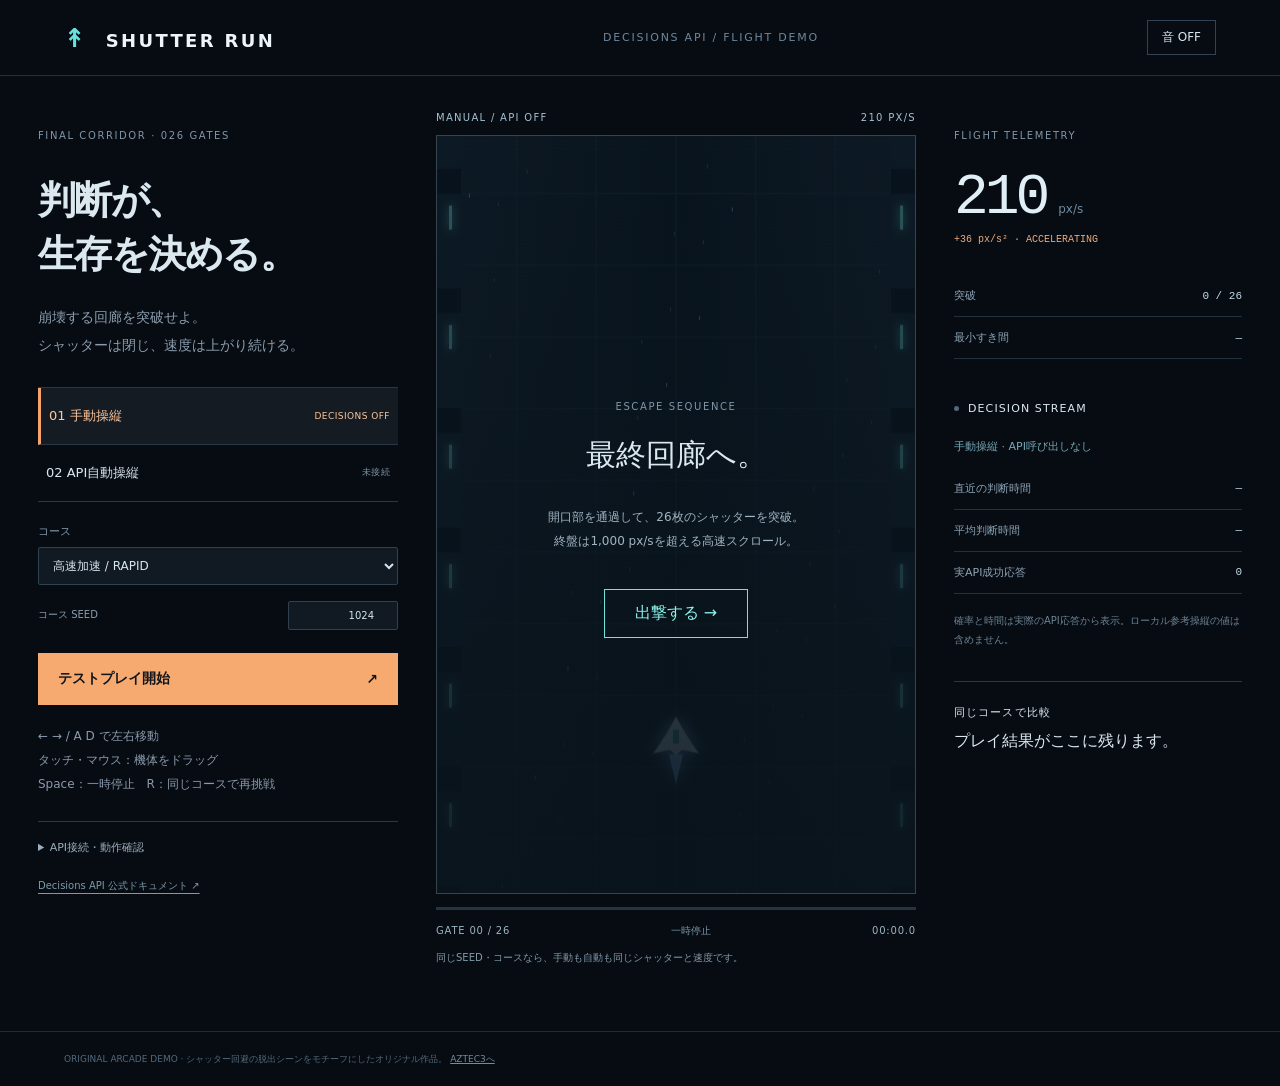
==== shutter-run/index.html @ f104b768 "Add accelerating Shutter Run manual game and Decisions API adapter" ====
<!doctype html><html lang="ja"><head><meta charset="utf-8"><meta name="viewport" content="width=device-width,initial-scale=1"><title>SHUTTER RUN — Decisions API flight demo</title><meta name="description" content="加速する脱出回廊。閉じるシャッターを手動操縦とDecisions APIで比較するオリジナルゲームデモ。"><link rel="stylesheet" href="style.css"></head><body>
<header><a class="brand" href="./"><span class="mark">↟</span> SHUTTER RUN</a><span class="header-note">DECISIONS API / FLIGHT DEMO</span><button id="sound" class="small">音 OFF</button></header>
<main><section class="brief"><p class="eyebrow">FINAL CORRIDOR · 026 GATES</p><h1>判断が、<br>生存を決める。</h1><p class="intro">崩壊する回廊を突破せよ。<br>シャッターは閉じ、速度は上がり続ける。</p><div class="mode-switch" role="group" aria-label="操縦モード"><button id="manual" class="selected">01 手動操縦 <span>DECISIONS OFF</span></button><button id="api-mode">02 API自動操縦 <span id="api-state">接続を確認中</span></button></div><label class="select-label">コース<select id="difficulty"><option value="rapid">高速加速 / RAPID</option><option value="normal">練習加速 / NORMAL</option></select></label><div class="seed-control"><label for="seed">コース SEED</label><input id="seed" type="number" min="1" max="4294967295" value="1024"></div><button id="start" class="launch">テストプレイ開始 <span>↗</span></button><p class="controls">← → / A D で左右移動<br>タッチ・マウス：機体をドラッグ<br>Space：一時停止　R：同じコースで再挑戦</p><details><summary>API接続・動作確認</summary><p>実APIでは、位置と速度を送信し、5つの進路から選択します。キーはサーバーの環境変数に設定します。</p><label>接続先サーバー<input id="backend" type="url" placeholder="同じサーバー / または https://…"></label><button id="connect">接続確認</button><p id="connection-note" role="status"></p><button id="reference">ローカル参考操縦で試す</button><p>参考操縦は単純なローカル処理です。Decisions APIの性能評価には含めません。</p></details><a class="doc" href="https://developers.openai.com/api/docs/guides/decisions" target="_blank" rel="noreferrer">Decisions API 公式ドキュメント ↗</a></section>
<section class="game"><div class="game-heading"><span id="flight-mode">MANUAL / OFF</span><span id="speed-top">210 PX/S</span></div><div class="arena"><canvas id="canvas" width="480" height="760" aria-label="閉まるシャッターを避ける縦スクロールゲーム" tabindex="0"></canvas><div id="overlay"><p class="eyebrow" id="overlay-tag">ESCAPE SEQUENCE</p><h2 id="overlay-title">最終回廊へ。</h2><p id="overlay-text">開口部を通過して、26枚のシャッターを突破。<br>終盤は1,000 px/sを超える高速スクロール。</p><button id="overlay-start">出撃する →</button></div></div><div class="progress"><i id="progress-bar"></i></div><div class="game-footer"><span id="gate-count">GATE 00 / 26</span><button id="pause">一時停止</button><span id="timer">00:00.0</span></div><p id="notice" role="status" aria-live="polite">同じSEED・コースなら、手動も自動も同じシャッターと速度です。</p></section>
<aside class="telemetry"><p class="eyebrow">FLIGHT TELEMETRY</p><div class="speed-reading"><strong id="speed">210</strong><span>px/s</span></div><p class="acceleration" id="acceleration">+36 px/s² · ACCELERATING</p><div class="metric-row"><span>突破</span><strong id="passed">0 / 26</strong></div><div class="metric-row"><span>最小すき間</span><strong id="clearance">—</strong></div><div class="decision-panel"><div class="panel-title"><span class="dot" id="api-dot"></span><h3>DECISION STREAM</h3></div><p id="decision-message">手動操縦 · API呼び出しなし</p><div class="metric-row"><span>直近の判断時間</span><strong id="latency">—</strong></div><div class="metric-row"><span>平均判断時間</span><strong id="average">—</strong></div><div class="metric-row"><span>実API成功応答</span><strong id="calls">0</strong></div><div id="probabilities"></div><p class="micro">確率と時間は実際のAPI応答から表示。ローカル参考操縦の値は含めません。</p></div><div class="results"><h3>同じコースで比較</h3><div id="results"><p class="micro">プレイ結果がここに残ります。手動・実APIの両方を試して比較できます。</p></div></div></aside></main><footer>ORIGINAL ARCADE DEMO · シャッター回避の脱出シーンをモチーフにしたオリジナル作品。 <a href="../">AZTEC3へ</a></footer><script type="module" src="game.mjs"></script></body></html>
---- shutter-run/style.css ----
@font-face{font-family:InterLocal;src:local('Arial')}*{box-sizing:border-box}body{margin:0;background:#070b12;color:#dce8f0;font-family:InterLocal,'Noto Sans JP',system-ui,sans-serif}button,input,select{font:inherit}button,a,input,select{outline-offset:4px}button:focus-visible,a:focus-visible{outline:2px solid #67e2de}button{cursor:pointer;color:inherit}button:disabled{cursor:not-allowed;opacity:.45}header{height:76px;border-bottom:1px solid #23303b;display:flex;align-items:center;justify-content:space-between;padding:0 5vw;gap:20px}.brand{font-size:18px;letter-spacing:.13em;color:#eef5fa;text-decoration:none;font-weight:800}.mark{color:#67e2de;margin-right:9px;font-size:26px}.header-note{font-size:11px;color:#6d889d;letter-spacing:.16em}.small{background:none;border:1px solid #314453;padding:8px 14px;font-size:12px}main{max-width:1440px;margin:auto;padding:36px 38px;display:grid;grid-template-columns:minmax(240px,1fr) minmax(310px,480px) minmax(220px,.8fr);gap:38px;align-items:start}.eyebrow{color:#8196a8;font-size:10px;letter-spacing:.16em}.brief{padding-top:8px}h1{font-size:clamp(32px,3vw,48px);line-height:1.4;font-weight:600;margin:32px 0 22px;letter-spacing:-.04em}.intro{font-size:14px;line-height:2;color:#8b9dad;margin-bottom:28px}.mode-switch{border-top:1px solid #293747}.mode-switch button{width:100%;display:flex;align-items:center;justify-content:space-between;background:none;border:0;border-bottom:1px solid #293747;padding:19px 8px;font-size:13px;gap:6px;text-align:left}.mode-switch button span{font-size:9px;color:#7e94a4;letter-spacing:.05em}.mode-switch button.selected{border-left:3px solid #f5a36a;color:#ffc79b;background:#151b22}.mode-switch button.selected span{color:#ffc79b}.select-label{display:block;color:#849bad;font-size:11px;margin-top:22px}select,input{background:#111923;border:1px solid #304250;color:#d4e5ed;padding:10px;width:100%;margin-top:8px;border-radius:2px}select{font-size:12px}.seed-control{display:flex;align-items:center;justify-content:space-between;margin:16px 0 23px;gap:16px;font-size:10px;color:#8b9dad}.seed-control input{width:110px;margin:0;text-align:right;padding:8px}.launch{border:0;background:#f6aa70;color:#11151b;font-weight:700;width:100%;padding:17px 20px;display:flex;justify-content:space-between;align-items:center;font-size:14px}.launch:hover{background:#ffd0a9}.controls{font-size:12px;color:#8a9aab;line-height:2;margin:19px 0 25px}details{font-size:11px;color:#9baebd;border-top:1px solid #2b3944;padding:16px 0;line-height:1.9}summary{cursor:pointer}details button{background:#162631;border:1px solid #325264;padding:9px 12px;margin-top:8px;font-size:11px}details label{display:block}.doc{font-size:10px;color:#7b9ba9;text-underline-offset:4px}.game-heading{display:flex;justify-content:space-between;color:#a4c2d3;font-size:10px;letter-spacing:.13em;margin:0 0 12px}.arena{position:relative;background:#0b1420;overflow:hidden;border:1px solid #344550}canvas{display:block;width:100%;height:auto;aspect-ratio:480/760;touch-action:none}#overlay{position:absolute;inset:0;display:flex;flex-direction:column;justify-content:center;align-items:center;text-align:center;padding:25px;background:linear-gradient(#08121ba0,#09131beb)}#overlay.hidden{display:none}#overlay h2{font-size:30px;margin:13px 0 17px;font-weight:500}#overlay p:not(.eyebrow){color:#a1b4c2;font-size:12px;line-height:2}#overlay button{background:none;border:1px solid #6ee4df;color:#8df5ee;padding:13px 30px;margin-top:24px}.progress{height:3px;background:#27333e;margin-top:13px}.progress i{display:block;height:100%;background:#69d5d0;width:0}.game-footer{display:flex;align-items:center;justify-content:space-between;margin-top:13px;font-size:10px;letter-spacing:.08em;color:#9bb5c3}.game-footer button{border:0;background:none;color:#7898ac;font-size:10px}#notice{font-size:10px;color:#819bab;line-height:1.8;min-height:36px}.telemetry{padding-top:8px}.speed-reading{display:flex;align-items:baseline;gap:12px;margin-top:24px}.speed-reading strong{font-family:monospace;font-size:58px;color:#e0eff5;font-weight:400;letter-spacing:-.07em}.speed-reading span{font-size:12px;color:#708c9f}.acceleration{font-family:monospace;color:#edab7d;font-size:10px;margin:4px 0 30px}.metric-row{display:flex;justify-content:space-between;align-items:center;gap:10px;border-bottom:1px solid #22313e;padding:13px 0;font-size:11px;color:#8ca4b6}.metric-row strong{font-family:monospace;color:#c1dbe5;font-weight:400}.decision-panel{margin-top:32px}.panel-title{display:flex;align-items:center;gap:9px}h3{font-size:11px;font-weight:400;letter-spacing:.1em}.dot{width:5px;height:5px;background:#51697c;border-radius:50%}.dot.live{background:#5ef4d6;box-shadow:0 0 10px #5ef4d6}#decision-message{font-size:11px;color:#77aab7;line-height:1.8}#probabilities{margin-top:17px}.probability{display:grid;grid-template-columns:45px 1fr 35px;gap:8px;align-items:center;font-size:9px;margin:10px 0;color:#6b9ba9}.probability i{height:3px;background:#1c3443}.probability b{height:3px;background:#54d3cd;display:block}.probability em{font-style:normal;text-align:right}.micro{font-size:10px;line-height:1.9;color:#6b8394}.results{margin-top:32px;padding-top:12px;border-top:1px solid #2b3944}.result{font-size:10px;padding:12px 0;border-bottom:1px solid #23333f;color:#91afbd;line-height:1.8}.result strong{color:#d6e5eb;font-size:11px;font-weight:500}footer{font-size:9px;line-height:2;color:#536a7c;border-top:1px solid #1d2c38;padding:18px 5vw}footer a{color:#708c9f}@media(min-width:1300px){main{grid-template-columns:300px 430px 270px;justify-content:center;gap:65px}}@media(max-width:1000px){main{grid-template-columns:minmax(220px,1fr) minmax(300px,480px);gap:28px}.telemetry{grid-column:1/-1;display:grid;grid-template-columns:1fr 1fr 1fr;gap:20px}.telemetry>.eyebrow,.telemetry>.acceleration{display:none}.telemetry>.metric-row{display:none}.decision-panel,.results{margin:0}.speed-reading{margin:0}}@media(max-width:650px){header{height:58px;padding:0 16px}.header-note{display:none}main{display:flex;flex-direction:column;padding:20px 16px;gap:24px}.brief{width:100%}.brief>h1,.brief>.intro,.brief>.eyebrow{display:none}.mode-switch{display:flex}.mode-switch button{width:50%;padding:14px 8px;display:block}.mode-switch button span{display:block;margin-top:6px}.select-label{display:inline-block;width:58%;margin:15px 0}.seed-control{width:38%;display:inline-flex;margin:0 0 0 2%;gap:4px}.seed-control input{width:70px}.launch{padding:13px 18px}.controls{margin:12px 0;font-size:11px}.brief details{padding:10px 0}.brief>.doc{display:none}.game{width:100%;max-width:430px;align-self:center}.telemetry{width:100%;display:grid;grid-template-columns:1fr 1fr}.speed-reading{grid-column:1/-1}.results{margin-top:10px}.speed-reading strong{font-size:36px}.game-heading{margin-bottom:8px}}
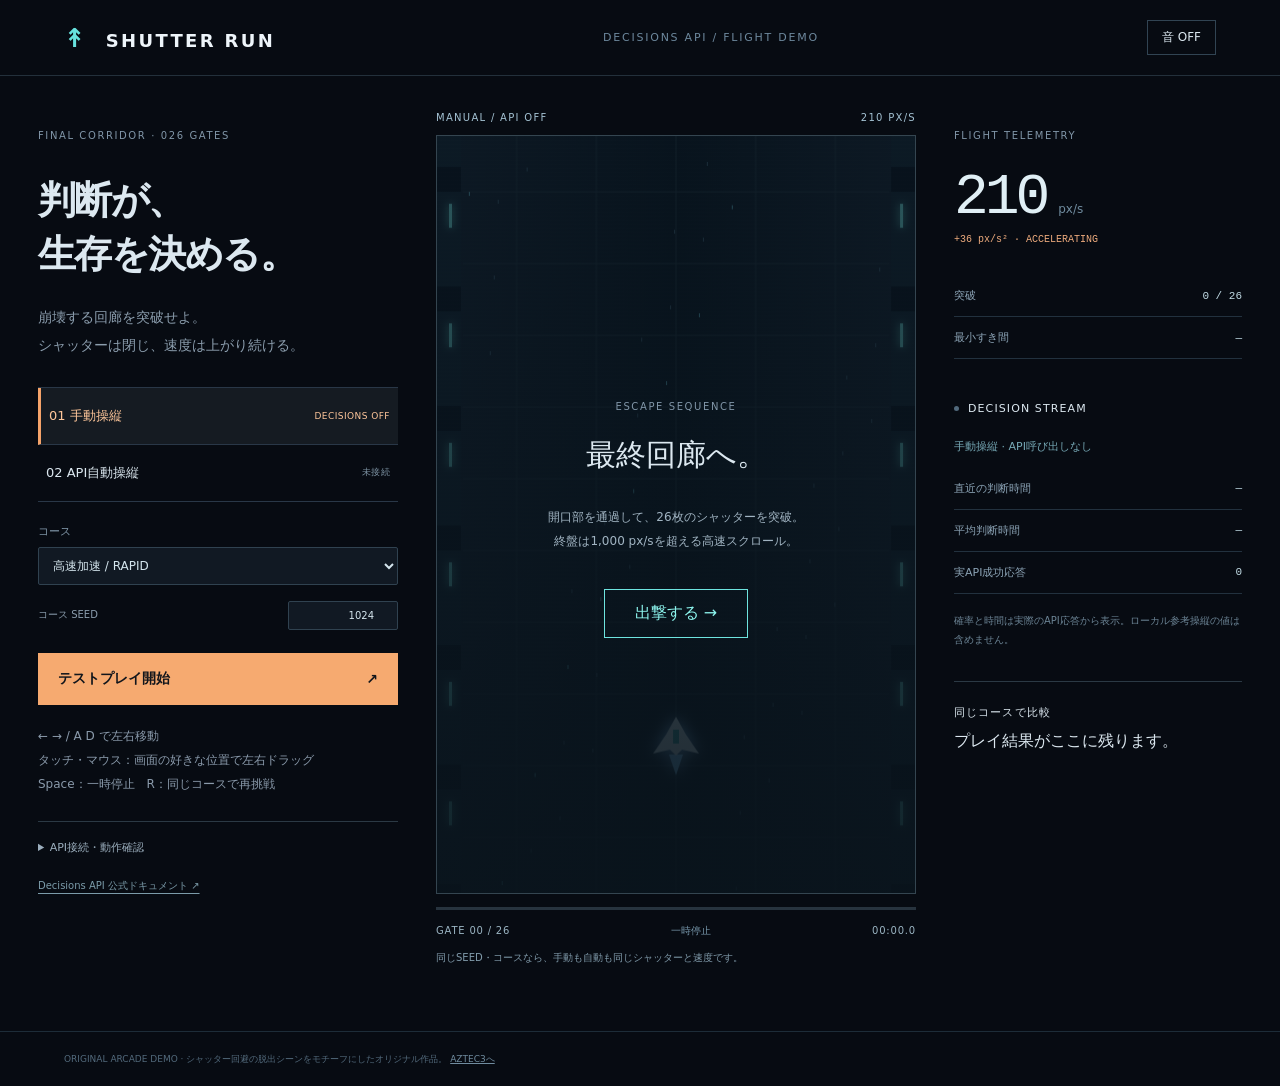
==== commit d3ec1054: "Make touch steering relative from any point in the game canvas" ====
--- a/shutter-run/index.html
+++ b/shutter-run/index.html
@@ -1,5 +1,5 @@
 <!doctype html><html lang="ja"><head><meta charset="utf-8"><meta name="viewport" content="width=device-width,initial-scale=1"><title>SHUTTER RUN — Decisions API flight demo</title><meta name="description" content="加速する脱出回廊。閉じるシャッターを手動操縦とDecisions APIで比較するオリジナルゲームデモ。"><link rel="stylesheet" href="style.css"></head><body>
 <header><a class="brand" href="./"><span class="mark">↟</span> SHUTTER RUN</a><span class="header-note">DECISIONS API / FLIGHT DEMO</span><button id="sound" class="small">音 OFF</button></header>
-<main><section class="brief"><p class="eyebrow">FINAL CORRIDOR · 026 GATES</p><h1>判断が、<br>生存を決める。</h1><p class="intro">崩壊する回廊を突破せよ。<br>シャッターは閉じ、速度は上がり続ける。</p><div class="mode-switch" role="group" aria-label="操縦モード"><button id="manual" class="selected">01 手動操縦 <span>DECISIONS OFF</span></button><button id="api-mode">02 API自動操縦 <span id="api-state">接続を確認中</span></button></div><label class="select-label">コース<select id="difficulty"><option value="rapid">高速加速 / RAPID</option><option value="normal">練習加速 / NORMAL</option></select></label><div class="seed-control"><label for="seed">コース SEED</label><input id="seed" type="number" min="1" max="4294967295" value="1024"></div><button id="start" class="launch">テストプレイ開始 <span>↗</span></button><p class="controls">← → / A D で左右移動<br>タッチ・マウス：機体をドラッグ<br>Space：一時停止　R：同じコースで再挑戦</p><details><summary>API接続・動作確認</summary><p>実APIでは、位置と速度を送信し、5つの進路から選択します。キーはサーバーの環境変数に設定します。</p><label>接続先サーバー<input id="backend" type="url" placeholder="同じサーバー / または https://…"></label><button id="connect">接続確認</button><p id="connection-note" role="status"></p><button id="reference">ローカル参考操縦で試す</button><p>参考操縦は単純なローカル処理です。Decisions APIの性能評価には含めません。</p></details><a class="doc" href="https://developers.openai.com/api/docs/guides/decisions" target="_blank" rel="noreferrer">Decisions API 公式ドキュメント ↗</a></section>
+<main><section class="brief"><p class="eyebrow">FINAL CORRIDOR · 026 GATES</p><h1>判断が、<br>生存を決める。</h1><p class="intro">崩壊する回廊を突破せよ。<br>シャッターは閉じ、速度は上がり続ける。</p><div class="mode-switch" role="group" aria-label="操縦モード"><button id="manual" class="selected">01 手動操縦 <span>DECISIONS OFF</span></button><button id="api-mode">02 API自動操縦 <span id="api-state">接続を確認中</span></button></div><label class="select-label">コース<select id="difficulty"><option value="rapid">高速加速 / RAPID</option><option value="normal">練習加速 / NORMAL</option></select></label><div class="seed-control"><label for="seed">コース SEED</label><input id="seed" type="number" min="1" max="4294967295" value="1024"></div><button id="start" class="launch">テストプレイ開始 <span>↗</span></button><p class="controls">← → / A D で左右移動<br>タッチ・マウス：画面の好きな位置で左右ドラッグ<br>Space：一時停止　R：同じコースで再挑戦</p><details><summary>API接続・動作確認</summary><p>実APIでは、位置と速度を送信し、5つの進路から選択します。キーはサーバーの環境変数に設定します。</p><label>接続先サーバー<input id="backend" type="url" placeholder="同じサーバー / または https://…"></label><button id="connect">接続確認</button><p id="connection-note" role="status"></p><button id="reference">ローカル参考操縦で試す</button><p>参考操縦は単純なローカル処理です。Decisions APIの性能評価には含めません。</p></details><a class="doc" href="https://developers.openai.com/api/docs/guides/decisions" target="_blank" rel="noreferrer">Decisions API 公式ドキュメント ↗</a></section>
 <section class="game"><div class="game-heading"><span id="flight-mode">MANUAL / OFF</span><span id="speed-top">210 PX/S</span></div><div class="arena"><canvas id="canvas" width="480" height="760" aria-label="閉まるシャッターを避ける縦スクロールゲーム" tabindex="0"></canvas><div id="overlay"><p class="eyebrow" id="overlay-tag">ESCAPE SEQUENCE</p><h2 id="overlay-title">最終回廊へ。</h2><p id="overlay-text">開口部を通過して、26枚のシャッターを突破。<br>終盤は1,000 px/sを超える高速スクロール。</p><button id="overlay-start">出撃する →</button></div></div><div class="progress"><i id="progress-bar"></i></div><div class="game-footer"><span id="gate-count">GATE 00 / 26</span><button id="pause">一時停止</button><span id="timer">00:00.0</span></div><p id="notice" role="status" aria-live="polite">同じSEED・コースなら、手動も自動も同じシャッターと速度です。</p></section>
 <aside class="telemetry"><p class="eyebrow">FLIGHT TELEMETRY</p><div class="speed-reading"><strong id="speed">210</strong><span>px/s</span></div><p class="acceleration" id="acceleration">+36 px/s² · ACCELERATING</p><div class="metric-row"><span>突破</span><strong id="passed">0 / 26</strong></div><div class="metric-row"><span>最小すき間</span><strong id="clearance">—</strong></div><div class="decision-panel"><div class="panel-title"><span class="dot" id="api-dot"></span><h3>DECISION STREAM</h3></div><p id="decision-message">手動操縦 · API呼び出しなし</p><div class="metric-row"><span>直近の判断時間</span><strong id="latency">—</strong></div><div class="metric-row"><span>平均判断時間</span><strong id="average">—</strong></div><div class="metric-row"><span>実API成功応答</span><strong id="calls">0</strong></div><div id="probabilities"></div><p class="micro">確率と時間は実際のAPI応答から表示。ローカル参考操縦の値は含めません。</p></div><div class="results"><h3>同じコースで比較</h3><div id="results"><p class="micro">プレイ結果がここに残ります。手動・実APIの両方を試して比較できます。</p></div></div></aside></main><footer>ORIGINAL ARCADE DEMO · シャッター回避の脱出シーンをモチーフにしたオリジナル作品。 <a href="../">AZTEC3へ</a></footer><script type="module" src="game.mjs"></script></body></html>
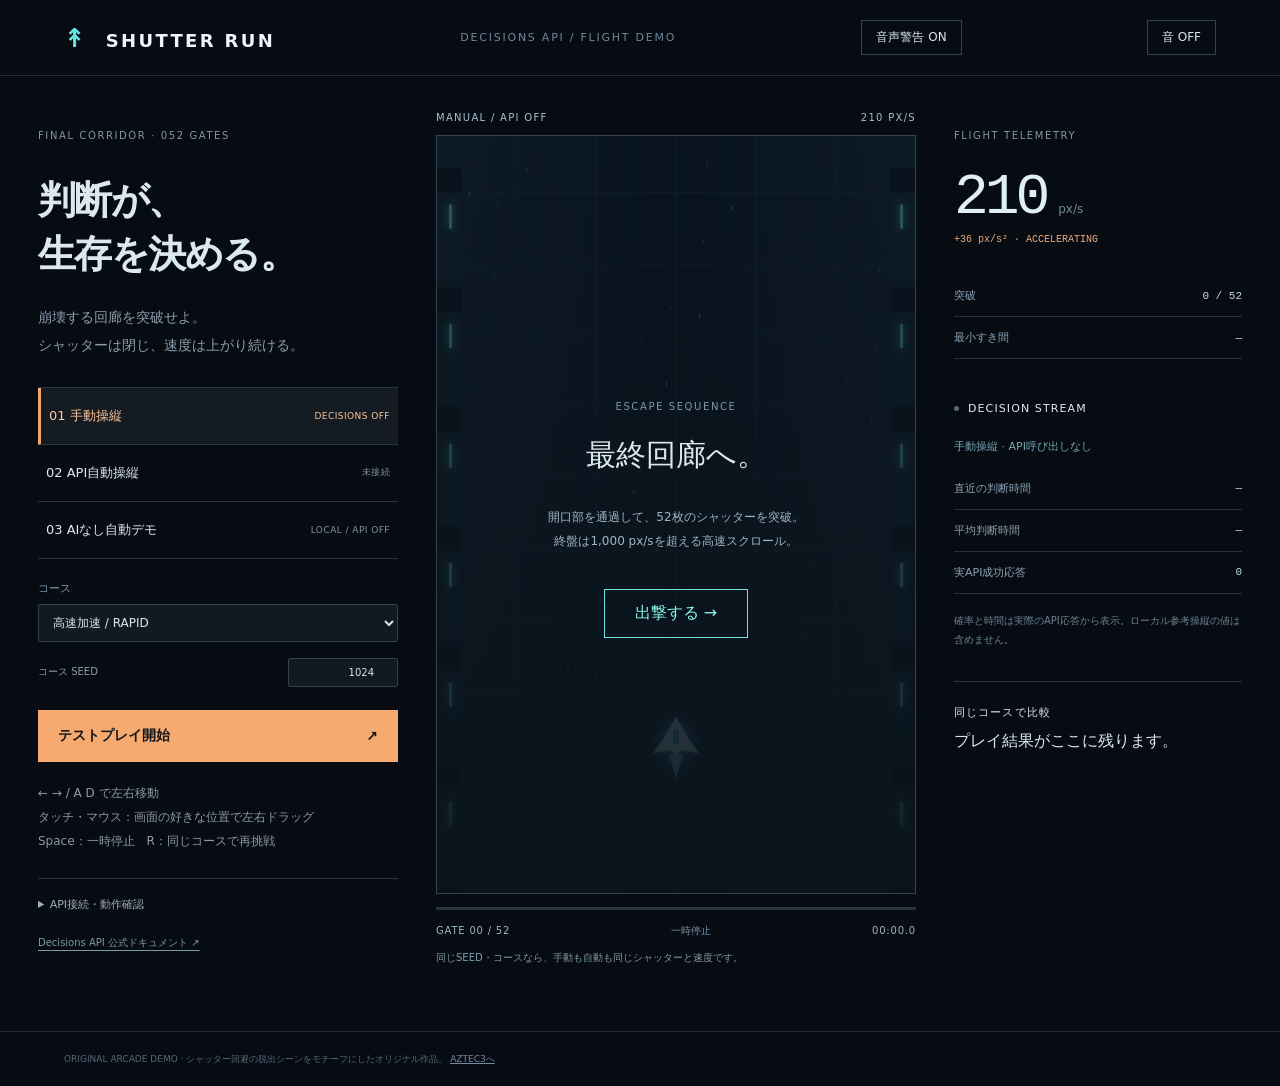
==== commit 3de7a07a: "Extend Shutter Run to 52 gates with no-AI demo and browser voice warnings" ====
--- a/shutter-run/index.html
+++ b/shutter-run/index.html
@@ -1,5 +1,5 @@
 <!doctype html><html lang="ja"><head><meta charset="utf-8"><meta name="viewport" content="width=device-width,initial-scale=1"><title>SHUTTER RUN — Decisions API flight demo</title><meta name="description" content="加速する脱出回廊。閉じるシャッターを手動操縦とDecisions APIで比較するオリジナルゲームデモ。"><link rel="stylesheet" href="style.css"></head><body>
-<header><a class="brand" href="./"><span class="mark">↟</span> SHUTTER RUN</a><span class="header-note">DECISIONS API / FLIGHT DEMO</span><button id="sound" class="small">音 OFF</button></header>
-<main><section class="brief"><p class="eyebrow">FINAL CORRIDOR · 026 GATES</p><h1>判断が、<br>生存を決める。</h1><p class="intro">崩壊する回廊を突破せよ。<br>シャッターは閉じ、速度は上がり続ける。</p><div class="mode-switch" role="group" aria-label="操縦モード"><button id="manual" class="selected">01 手動操縦 <span>DECISIONS OFF</span></button><button id="api-mode">02 API自動操縦 <span id="api-state">接続を確認中</span></button></div><label class="select-label">コース<select id="difficulty"><option value="rapid">高速加速 / RAPID</option><option value="normal">練習加速 / NORMAL</option></select></label><div class="seed-control"><label for="seed">コース SEED</label><input id="seed" type="number" min="1" max="4294967295" value="1024"></div><button id="start" class="launch">テストプレイ開始 <span>↗</span></button><p class="controls">← → / A D で左右移動<br>タッチ・マウス：画面の好きな位置で左右ドラッグ<br>Space：一時停止　R：同じコースで再挑戦</p><details><summary>API接続・動作確認</summary><p>実APIでは、位置と速度を送信し、5つの進路から選択します。キーはサーバーの環境変数に設定します。</p><label>接続先サーバー<input id="backend" type="url" placeholder="同じサーバー / または https://…"></label><button id="connect">接続確認</button><p id="connection-note" role="status"></p><button id="reference">ローカル参考操縦で試す</button><p>参考操縦は単純なローカル処理です。Decisions APIの性能評価には含めません。</p></details><a class="doc" href="https://developers.openai.com/api/docs/guides/decisions" target="_blank" rel="noreferrer">Decisions API 公式ドキュメント ↗</a></section>
-<section class="game"><div class="game-heading"><span id="flight-mode">MANUAL / OFF</span><span id="speed-top">210 PX/S</span></div><div class="arena"><canvas id="canvas" width="480" height="760" aria-label="閉まるシャッターを避ける縦スクロールゲーム" tabindex="0"></canvas><div id="overlay"><p class="eyebrow" id="overlay-tag">ESCAPE SEQUENCE</p><h2 id="overlay-title">最終回廊へ。</h2><p id="overlay-text">開口部を通過して、26枚のシャッターを突破。<br>終盤は1,000 px/sを超える高速スクロール。</p><button id="overlay-start">出撃する →</button></div></div><div class="progress"><i id="progress-bar"></i></div><div class="game-footer"><span id="gate-count">GATE 00 / 26</span><button id="pause">一時停止</button><span id="timer">00:00.0</span></div><p id="notice" role="status" aria-live="polite">同じSEED・コースなら、手動も自動も同じシャッターと速度です。</p></section>
-<aside class="telemetry"><p class="eyebrow">FLIGHT TELEMETRY</p><div class="speed-reading"><strong id="speed">210</strong><span>px/s</span></div><p class="acceleration" id="acceleration">+36 px/s² · ACCELERATING</p><div class="metric-row"><span>突破</span><strong id="passed">0 / 26</strong></div><div class="metric-row"><span>最小すき間</span><strong id="clearance">—</strong></div><div class="decision-panel"><div class="panel-title"><span class="dot" id="api-dot"></span><h3>DECISION STREAM</h3></div><p id="decision-message">手動操縦 · API呼び出しなし</p><div class="metric-row"><span>直近の判断時間</span><strong id="latency">—</strong></div><div class="metric-row"><span>平均判断時間</span><strong id="average">—</strong></div><div class="metric-row"><span>実API成功応答</span><strong id="calls">0</strong></div><div id="probabilities"></div><p class="micro">確率と時間は実際のAPI応答から表示。ローカル参考操縦の値は含めません。</p></div><div class="results"><h3>同じコースで比較</h3><div id="results"><p class="micro">プレイ結果がここに残ります。手動・実APIの両方を試して比較できます。</p></div></div></aside></main><footer>ORIGINAL ARCADE DEMO · シャッター回避の脱出シーンをモチーフにしたオリジナル作品。 <a href="../">AZTEC3へ</a></footer><script type="module" src="game.mjs"></script></body></html>
+<header><a class="brand" href="./"><span class="mark">↟</span> SHUTTER RUN</a><span class="header-note">DECISIONS API / FLIGHT DEMO</span><button id="voice" class="small">音声警告 ON</button><button id="sound" class="small">音 OFF</button></header>
+<main><section class="brief"><p class="eyebrow">FINAL CORRIDOR · 052 GATES</p><h1>判断が、<br>生存を決める。</h1><p class="intro">崩壊する回廊を突破せよ。<br>シャッターは閉じ、速度は上がり続ける。</p><div class="mode-switch" role="group" aria-label="操縦モード"><button id="manual" class="selected">01 手動操縦 <span>DECISIONS OFF</span></button><button id="api-mode">02 API自動操縦 <span id="api-state">接続を確認中</span></button><button id="reference">03 AIなし自動デモ <span>LOCAL / API OFF</span></button></div><label class="select-label">コース<select id="difficulty"><option value="rapid">高速加速 / RAPID</option><option value="normal">練習加速 / NORMAL</option></select></label><div class="seed-control"><label for="seed">コース SEED</label><input id="seed" type="number" min="1" max="4294967295" value="1024"></div><button id="start" class="launch">テストプレイ開始 <span>↗</span></button><p class="controls">← → / A D で左右移動<br>タッチ・マウス：画面の好きな位置で左右ドラッグ<br>Space：一時停止　R：同じコースで再挑戦</p><details><summary>API接続・動作確認</summary><p>実APIでは、位置と速度を送信し、5つの進路から選択します。キーはサーバーの環境変数に設定します。</p><label>接続先サーバー<input id="backend" type="url" placeholder="同じサーバー / または https://…"></label><button id="connect">接続確認</button><p id="connection-note" role="status"></p><p>参考操縦は単純なローカル処理です。Decisions APIの性能評価には含めません。</p></details><a class="doc" href="https://developers.openai.com/api/docs/guides/decisions" target="_blank" rel="noreferrer">Decisions API 公式ドキュメント ↗</a></section>
+<section class="game"><div class="game-heading"><span id="flight-mode">MANUAL / OFF</span><span id="speed-top">210 PX/S</span></div><div class="arena"><canvas id="canvas" width="480" height="760" aria-label="閉まるシャッターを避ける縦スクロールゲーム" tabindex="0"></canvas><div id="overlay"><p class="eyebrow" id="overlay-tag">ESCAPE SEQUENCE</p><h2 id="overlay-title">最終回廊へ。</h2><p id="overlay-text">開口部を通過して、52枚のシャッターを突破。<br>終盤は1,000 px/sを超える高速スクロール。</p><button id="overlay-start">出撃する →</button></div></div><div class="progress"><i id="progress-bar"></i></div><div class="game-footer"><span id="gate-count">GATE 00 / 52</span><button id="pause">一時停止</button><span id="timer">00:00.0</span></div><p id="notice" role="status" aria-live="polite">同じSEED・コースなら、手動も自動も同じシャッターと速度です。</p></section>
+<aside class="telemetry"><p class="eyebrow">FLIGHT TELEMETRY</p><div class="speed-reading"><strong id="speed">210</strong><span>px/s</span></div><p class="acceleration" id="acceleration">+36 px/s² · ACCELERATING</p><div class="metric-row"><span>突破</span><strong id="passed">0 / 52</strong></div><div class="metric-row"><span>最小すき間</span><strong id="clearance">—</strong></div><div class="decision-panel"><div class="panel-title"><span class="dot" id="api-dot"></span><h3>DECISION STREAM</h3></div><p id="decision-message">手動操縦 · API呼び出しなし</p><div class="metric-row"><span>直近の判断時間</span><strong id="latency">—</strong></div><div class="metric-row"><span>平均判断時間</span><strong id="average">—</strong></div><div class="metric-row"><span>実API成功応答</span><strong id="calls">0</strong></div><div id="probabilities"></div><p class="micro">確率と時間は実際のAPI応答から表示。ローカル参考操縦の値は含めません。</p></div><div class="results"><h3>同じコースで比較</h3><div id="results"><p class="micro">プレイ結果がここに残ります。手動・実APIの両方を試して比較できます。</p></div></div></aside></main><footer>ORIGINAL ARCADE DEMO · シャッター回避の脱出シーンをモチーフにしたオリジナル作品。 <a href="../">AZTEC3へ</a></footer><script type="module" src="game.mjs?v=stage52"></script></body></html>
--- a/shutter-run/style.css
+++ b/shutter-run/style.css
@@ -1 +1,3 @@
 @font-face{font-family:InterLocal;src:local('Arial')}*{box-sizing:border-box}body{margin:0;background:#070b12;color:#dce8f0;font-family:InterLocal,'Noto Sans JP',system-ui,sans-serif}button,input,select{font:inherit}button,a,input,select{outline-offset:4px}button:focus-visible,a:focus-visible{outline:2px solid #67e2de}button{cursor:pointer;color:inherit}button:disabled{cursor:not-allowed;opacity:.45}header{height:76px;border-bottom:1px solid #23303b;display:flex;align-items:center;justify-content:space-between;padding:0 5vw;gap:20px}.brand{font-size:18px;letter-spacing:.13em;color:#eef5fa;text-decoration:none;font-weight:800}.mark{color:#67e2de;margin-right:9px;font-size:26px}.header-note{font-size:11px;color:#6d889d;letter-spacing:.16em}.small{background:none;border:1px solid #314453;padding:8px 14px;font-size:12px}main{max-width:1440px;margin:auto;padding:36px 38px;display:grid;grid-template-columns:minmax(240px,1fr) minmax(310px,480px) minmax(220px,.8fr);gap:38px;align-items:start}.eyebrow{color:#8196a8;font-size:10px;letter-spacing:.16em}.brief{padding-top:8px}h1{font-size:clamp(32px,3vw,48px);line-height:1.4;font-weight:600;margin:32px 0 22px;letter-spacing:-.04em}.intro{font-size:14px;line-height:2;color:#8b9dad;margin-bottom:28px}.mode-switch{border-top:1px solid #293747}.mode-switch button{width:100%;display:flex;align-items:center;justify-content:space-between;background:none;border:0;border-bottom:1px solid #293747;padding:19px 8px;font-size:13px;gap:6px;text-align:left}.mode-switch button span{font-size:9px;color:#7e94a4;letter-spacing:.05em}.mode-switch button.selected{border-left:3px solid #f5a36a;color:#ffc79b;background:#151b22}.mode-switch button.selected span{color:#ffc79b}.select-label{display:block;color:#849bad;font-size:11px;margin-top:22px}select,input{background:#111923;border:1px solid #304250;color:#d4e5ed;padding:10px;width:100%;margin-top:8px;border-radius:2px}select{font-size:12px}.seed-control{display:flex;align-items:center;justify-content:space-between;margin:16px 0 23px;gap:16px;font-size:10px;color:#8b9dad}.seed-control input{width:110px;margin:0;text-align:right;padding:8px}.launch{border:0;background:#f6aa70;color:#11151b;font-weight:700;width:100%;padding:17px 20px;display:flex;justify-content:space-between;align-items:center;font-size:14px}.launch:hover{background:#ffd0a9}.controls{font-size:12px;color:#8a9aab;line-height:2;margin:19px 0 25px}details{font-size:11px;color:#9baebd;border-top:1px solid #2b3944;padding:16px 0;line-height:1.9}summary{cursor:pointer}details button{background:#162631;border:1px solid #325264;padding:9px 12px;margin-top:8px;font-size:11px}details label{display:block}.doc{font-size:10px;color:#7b9ba9;text-underline-offset:4px}.game-heading{display:flex;justify-content:space-between;color:#a4c2d3;font-size:10px;letter-spacing:.13em;margin:0 0 12px}.arena{position:relative;background:#0b1420;overflow:hidden;border:1px solid #344550}canvas{display:block;width:100%;height:auto;aspect-ratio:480/760;touch-action:none}#overlay{position:absolute;inset:0;display:flex;flex-direction:column;justify-content:center;align-items:center;text-align:center;padding:25px;background:linear-gradient(#08121ba0,#09131beb)}#overlay.hidden{display:none}#overlay h2{font-size:30px;margin:13px 0 17px;font-weight:500}#overlay p:not(.eyebrow){color:#a1b4c2;font-size:12px;line-height:2}#overlay button{background:none;border:1px solid #6ee4df;color:#8df5ee;padding:13px 30px;margin-top:24px}.progress{height:3px;background:#27333e;margin-top:13px}.progress i{display:block;height:100%;background:#69d5d0;width:0}.game-footer{display:flex;align-items:center;justify-content:space-between;margin-top:13px;font-size:10px;letter-spacing:.08em;color:#9bb5c3}.game-footer button{border:0;background:none;color:#7898ac;font-size:10px}#notice{font-size:10px;color:#819bab;line-height:1.8;min-height:36px}.telemetry{padding-top:8px}.speed-reading{display:flex;align-items:baseline;gap:12px;margin-top:24px}.speed-reading strong{font-family:monospace;font-size:58px;color:#e0eff5;font-weight:400;letter-spacing:-.07em}.speed-reading span{font-size:12px;color:#708c9f}.acceleration{font-family:monospace;color:#edab7d;font-size:10px;margin:4px 0 30px}.metric-row{display:flex;justify-content:space-between;align-items:center;gap:10px;border-bottom:1px solid #22313e;padding:13px 0;font-size:11px;color:#8ca4b6}.metric-row strong{font-family:monospace;color:#c1dbe5;font-weight:400}.decision-panel{margin-top:32px}.panel-title{display:flex;align-items:center;gap:9px}h3{font-size:11px;font-weight:400;letter-spacing:.1em}.dot{width:5px;height:5px;background:#51697c;border-radius:50%}.dot.live{background:#5ef4d6;box-shadow:0 0 10px #5ef4d6}#decision-message{font-size:11px;color:#77aab7;line-height:1.8}#probabilities{margin-top:17px}.probability{display:grid;grid-template-columns:45px 1fr 35px;gap:8px;align-items:center;font-size:9px;margin:10px 0;color:#6b9ba9}.probability i{height:3px;background:#1c3443}.probability b{height:3px;background:#54d3cd;display:block}.probability em{font-style:normal;text-align:right}.micro{font-size:10px;line-height:1.9;color:#6b8394}.results{margin-top:32px;padding-top:12px;border-top:1px solid #2b3944}.result{font-size:10px;padding:12px 0;border-bottom:1px solid #23333f;color:#91afbd;line-height:1.8}.result strong{color:#d6e5eb;font-size:11px;font-weight:500}footer{font-size:9px;line-height:2;color:#536a7c;border-top:1px solid #1d2c38;padding:18px 5vw}footer a{color:#708c9f}@media(min-width:1300px){main{grid-template-columns:300px 430px 270px;justify-content:center;gap:65px}}@media(max-width:1000px){main{grid-template-columns:minmax(220px,1fr) minmax(300px,480px);gap:28px}.telemetry{grid-column:1/-1;display:grid;grid-template-columns:1fr 1fr 1fr;gap:20px}.telemetry>.eyebrow,.telemetry>.acceleration{display:none}.telemetry>.metric-row{display:none}.decision-panel,.results{margin:0}.speed-reading{margin:0}}@media(max-width:650px){header{height:58px;padding:0 16px}.header-note{display:none}main{display:flex;flex-direction:column;padding:20px 16px;gap:24px}.brief{width:100%}.brief>h1,.brief>.intro,.brief>.eyebrow{display:none}.mode-switch{display:flex}.mode-switch button{width:50%;padding:14px 8px;display:block}.mode-switch button span{display:block;margin-top:6px}.select-label{display:inline-block;width:58%;margin:15px 0}.seed-control{width:38%;display:inline-flex;margin:0 0 0 2%;gap:4px}.seed-control input{width:70px}.launch{padding:13px 18px}.controls{margin:12px 0;font-size:11px}.brief details{padding:10px 0}.brief>.doc{display:none}.game{width:100%;max-width:430px;align-self:center}.telemetry{width:100%;display:grid;grid-template-columns:1fr 1fr}.speed-reading{grid-column:1/-1}.results{margin-top:10px}.speed-reading strong{font-size:36px}.game-heading{margin-bottom:8px}}
+
+@media(max-width:650px){header{gap:8px;flex-wrap:wrap;height:auto;min-height:58px;padding:12px 16px}.brand{font-size:14px;margin-right:auto}.small{padding:8px;font-size:10px}.mode-switch button{width:33.333%;font-size:11px}}
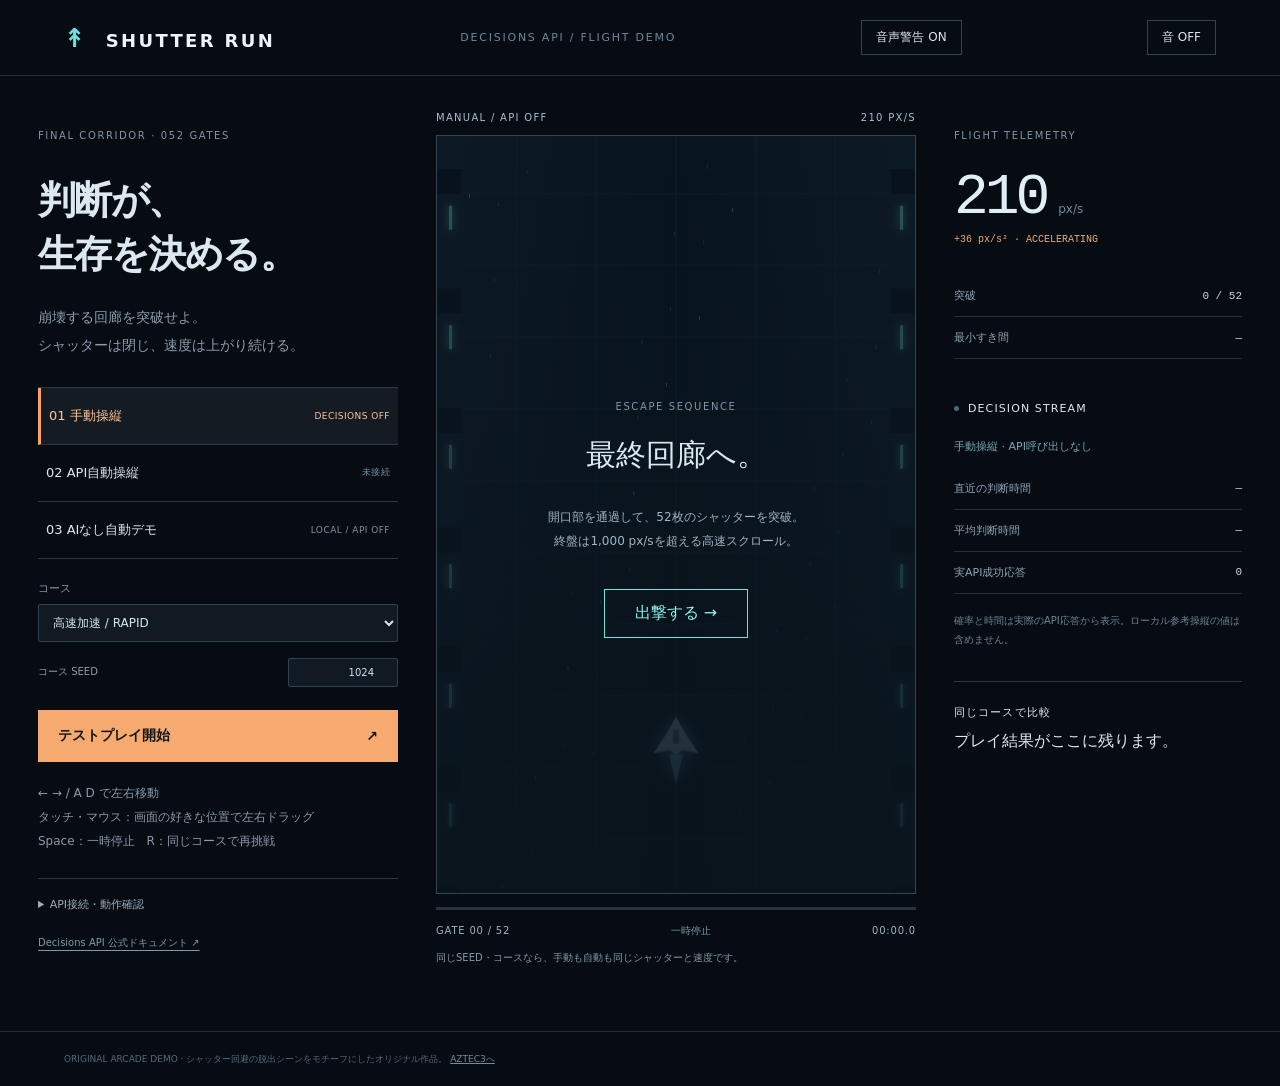
==== commit 520685bf: "Version browser dependencies for the 52-gate release" ====
--- a/shutter-run/index.html
+++ b/shutter-run/index.html
@@ -1,5 +1,5 @@
-<!doctype html><html lang="ja"><head><meta charset="utf-8"><meta name="viewport" content="width=device-width,initial-scale=1"><title>SHUTTER RUN — Decisions API flight demo</title><meta name="description" content="加速する脱出回廊。閉じるシャッターを手動操縦とDecisions APIで比較するオリジナルゲームデモ。"><link rel="stylesheet" href="style.css"></head><body>
+<!doctype html><html lang="ja"><head><meta charset="utf-8"><meta name="viewport" content="width=device-width,initial-scale=1"><title>SHUTTER RUN — Decisions API flight demo</title><meta name="description" content="加速する脱出回廊。閉じるシャッターを手動操縦とDecisions APIで比較するオリジナルゲームデモ。"><link rel="stylesheet" href="style.css?v=stage52"></head><body>
 <header><a class="brand" href="./"><span class="mark">↟</span> SHUTTER RUN</a><span class="header-note">DECISIONS API / FLIGHT DEMO</span><button id="voice" class="small">音声警告 ON</button><button id="sound" class="small">音 OFF</button></header>
 <main><section class="brief"><p class="eyebrow">FINAL CORRIDOR · 052 GATES</p><h1>判断が、<br>生存を決める。</h1><p class="intro">崩壊する回廊を突破せよ。<br>シャッターは閉じ、速度は上がり続ける。</p><div class="mode-switch" role="group" aria-label="操縦モード"><button id="manual" class="selected">01 手動操縦 <span>DECISIONS OFF</span></button><button id="api-mode">02 API自動操縦 <span id="api-state">接続を確認中</span></button><button id="reference">03 AIなし自動デモ <span>LOCAL / API OFF</span></button></div><label class="select-label">コース<select id="difficulty"><option value="rapid">高速加速 / RAPID</option><option value="normal">練習加速 / NORMAL</option></select></label><div class="seed-control"><label for="seed">コース SEED</label><input id="seed" type="number" min="1" max="4294967295" value="1024"></div><button id="start" class="launch">テストプレイ開始 <span>↗</span></button><p class="controls">← → / A D で左右移動<br>タッチ・マウス：画面の好きな位置で左右ドラッグ<br>Space：一時停止　R：同じコースで再挑戦</p><details><summary>API接続・動作確認</summary><p>実APIでは、位置と速度を送信し、5つの進路から選択します。キーはサーバーの環境変数に設定します。</p><label>接続先サーバー<input id="backend" type="url" placeholder="同じサーバー / または https://…"></label><button id="connect">接続確認</button><p id="connection-note" role="status"></p><p>参考操縦は単純なローカル処理です。Decisions APIの性能評価には含めません。</p></details><a class="doc" href="https://developers.openai.com/api/docs/guides/decisions" target="_blank" rel="noreferrer">Decisions API 公式ドキュメント ↗</a></section>
 <section class="game"><div class="game-heading"><span id="flight-mode">MANUAL / OFF</span><span id="speed-top">210 PX/S</span></div><div class="arena"><canvas id="canvas" width="480" height="760" aria-label="閉まるシャッターを避ける縦スクロールゲーム" tabindex="0"></canvas><div id="overlay"><p class="eyebrow" id="overlay-tag">ESCAPE SEQUENCE</p><h2 id="overlay-title">最終回廊へ。</h2><p id="overlay-text">開口部を通過して、52枚のシャッターを突破。<br>終盤は1,000 px/sを超える高速スクロール。</p><button id="overlay-start">出撃する →</button></div></div><div class="progress"><i id="progress-bar"></i></div><div class="game-footer"><span id="gate-count">GATE 00 / 52</span><button id="pause">一時停止</button><span id="timer">00:00.0</span></div><p id="notice" role="status" aria-live="polite">同じSEED・コースなら、手動も自動も同じシャッターと速度です。</p></section>
-<aside class="telemetry"><p class="eyebrow">FLIGHT TELEMETRY</p><div class="speed-reading"><strong id="speed">210</strong><span>px/s</span></div><p class="acceleration" id="acceleration">+36 px/s² · ACCELERATING</p><div class="metric-row"><span>突破</span><strong id="passed">0 / 52</strong></div><div class="metric-row"><span>最小すき間</span><strong id="clearance">—</strong></div><div class="decision-panel"><div class="panel-title"><span class="dot" id="api-dot"></span><h3>DECISION STREAM</h3></div><p id="decision-message">手動操縦 · API呼び出しなし</p><div class="metric-row"><span>直近の判断時間</span><strong id="latency">—</strong></div><div class="metric-row"><span>平均判断時間</span><strong id="average">—</strong></div><div class="metric-row"><span>実API成功応答</span><strong id="calls">0</strong></div><div id="probabilities"></div><p class="micro">確率と時間は実際のAPI応答から表示。ローカル参考操縦の値は含めません。</p></div><div class="results"><h3>同じコースで比較</h3><div id="results"><p class="micro">プレイ結果がここに残ります。手動・実APIの両方を試して比較できます。</p></div></div></aside></main><footer>ORIGINAL ARCADE DEMO · シャッター回避の脱出シーンをモチーフにしたオリジナル作品。 <a href="../">AZTEC3へ</a></footer><script type="module" src="game.mjs?v=stage52"></script></body></html>
+<aside class="telemetry"><p class="eyebrow">FLIGHT TELEMETRY</p><div class="speed-reading"><strong id="speed">210</strong><span>px/s</span></div><p class="acceleration" id="acceleration">+36 px/s² · ACCELERATING</p><div class="metric-row"><span>突破</span><strong id="passed">0 / 52</strong></div><div class="metric-row"><span>最小すき間</span><strong id="clearance">—</strong></div><div class="decision-panel"><div class="panel-title"><span class="dot" id="api-dot"></span><h3>DECISION STREAM</h3></div><p id="decision-message">手動操縦 · API呼び出しなし</p><div class="metric-row"><span>直近の判断時間</span><strong id="latency">—</strong></div><div class="metric-row"><span>平均判断時間</span><strong id="average">—</strong></div><div class="metric-row"><span>実API成功応答</span><strong id="calls">0</strong></div><div id="probabilities"></div><p class="micro">確率と時間は実際のAPI応答から表示。ローカル参考操縦の値は含めません。</p></div><div class="results"><h3>同じコースで比較</h3><div id="results"><p class="micro">プレイ結果がここに残ります。手動・実APIの両方を試して比較できます。</p></div></div></aside></main><footer>ORIGINAL ARCADE DEMO · シャッター回避の脱出シーンをモチーフにしたオリジナル作品。 <a href="../">AZTEC3へ</a></footer><script type="module" src="game.mjs?v=stage52a"></script></body></html>
